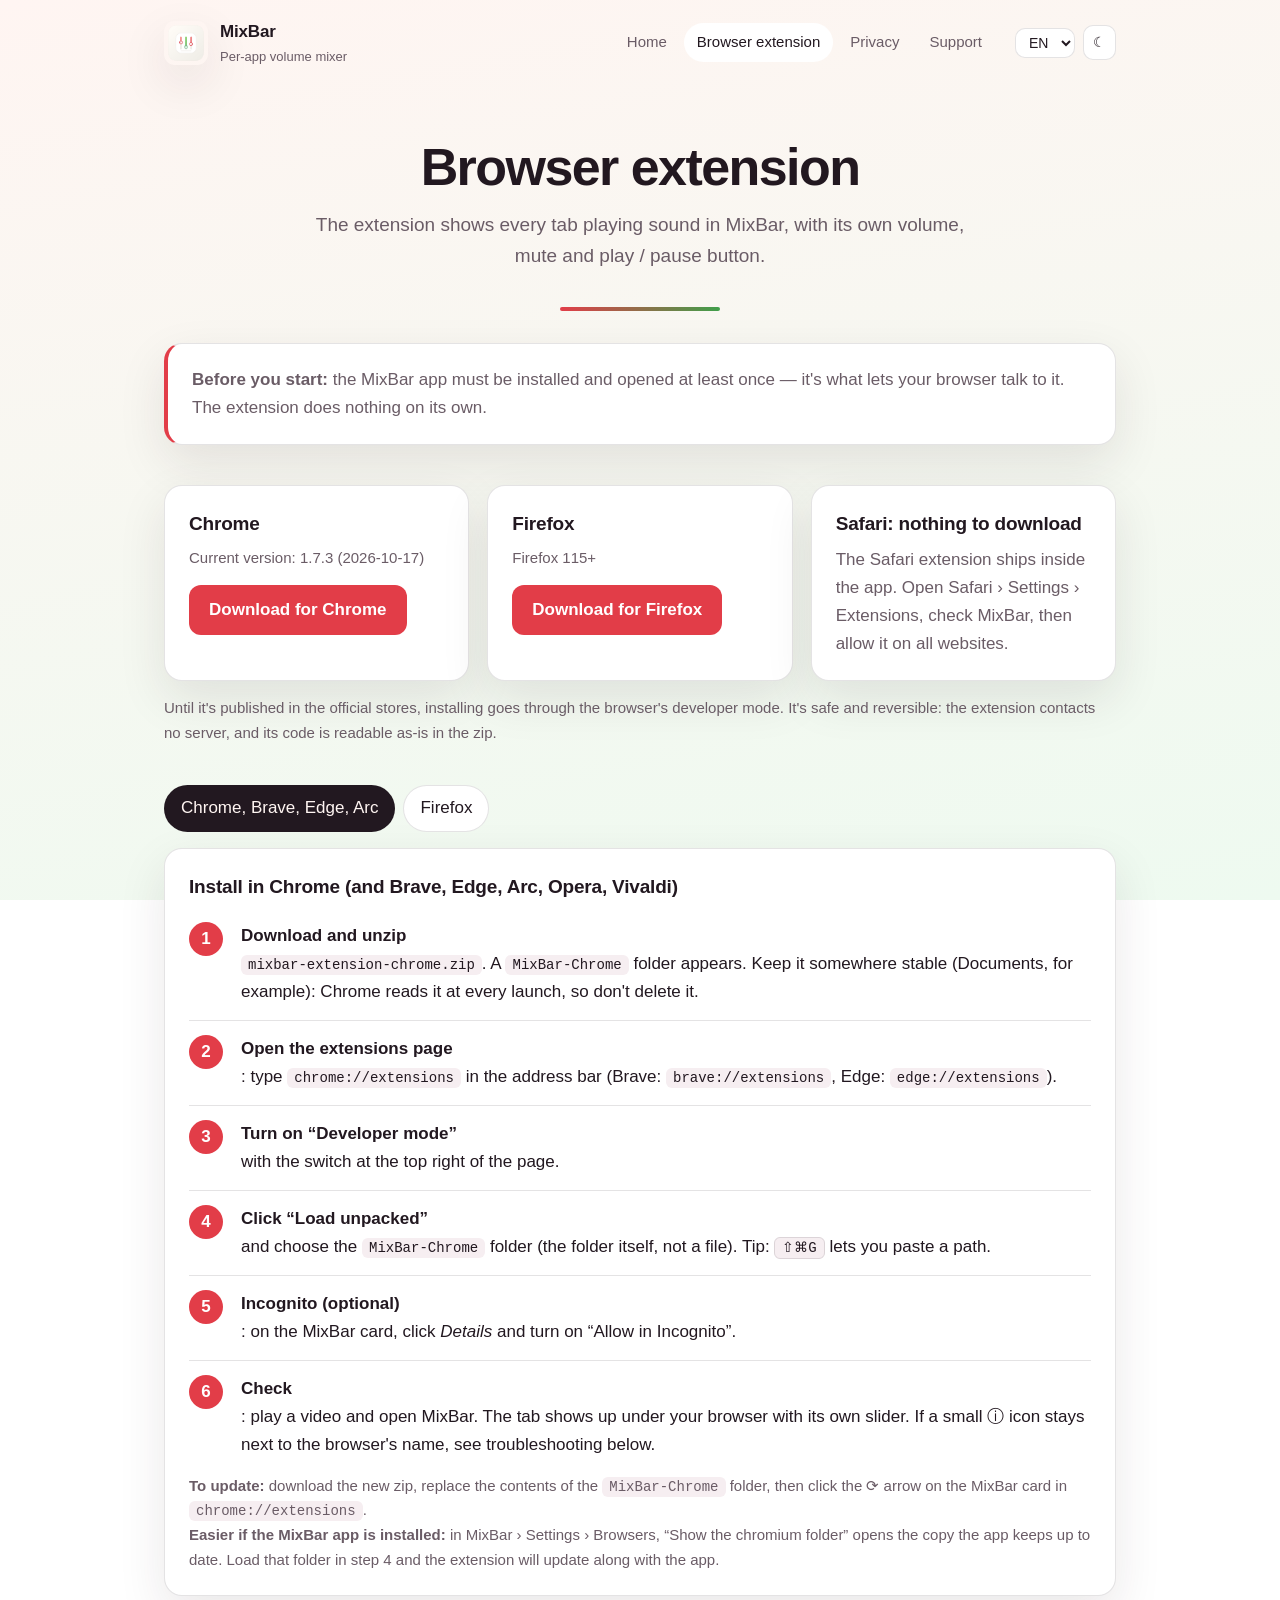
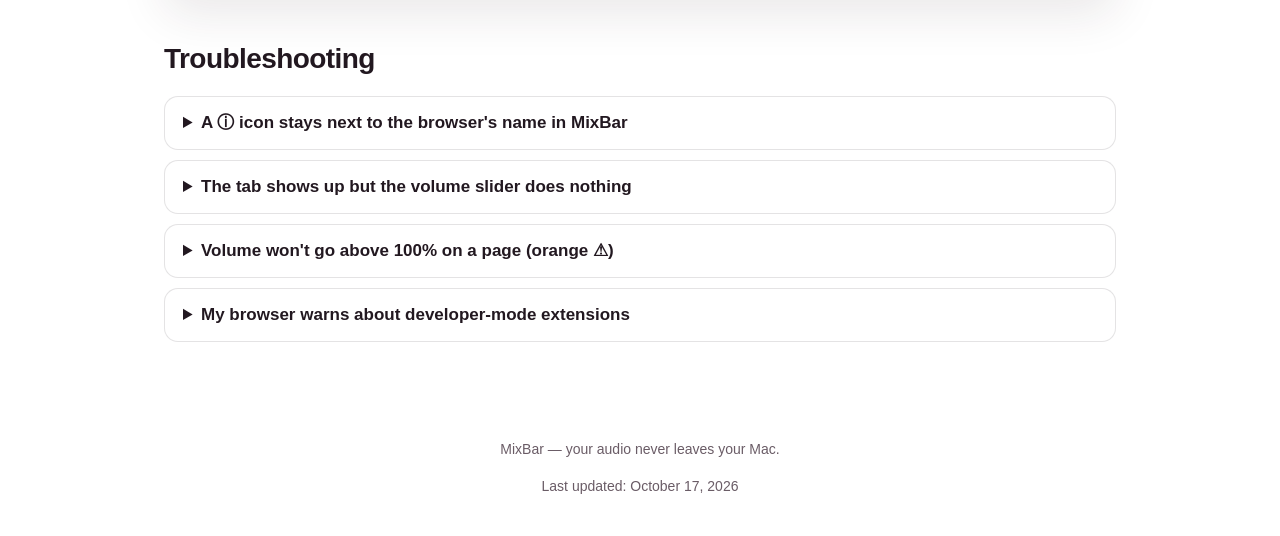
==== extension.html @ 0342d763 "Site MixBar : présentation, extension navigateur (Chrome, Firefox) avec tutoriels, confidentialité, " ====
<!doctype html>
<html lang="fr">
  <head>
    <meta charset="utf-8">
    <meta name="viewport" content="width=device-width, initial-scale=1">
    <meta name="description" content="Télécharger et installer l'extension MixBar pour Chrome et Firefox : volume, muet et lecture / pause de chaque onglet.">
    <meta name="theme-color" content="#30202A">
    <link rel="icon" href="icon.png">
    <title>Extension navigateur — MixBar</title>
    <link rel="stylesheet" href="style.css">
  </head>
  <body data-page="extension" data-title-key="ext.title">
    <header class="site-header" id="site-header"></header>
    <main class="page">
      <section class="page-hero">
        <h1 data-i18n="ext.title">Extension navigateur</h1>
        <p class="lead" data-i18n="ext.lead"></p>
      </section>
      <span class="stripe"></span>

      <section class="card warning"><p data-i18n-html="ext.requires"></p></section>

      <div class="grid section">
        <section class="card">
          <h2>Chrome</h2>
          <p class="note"><span data-i18n="ext.version">Version proposée :</span> <span id="extensionVersion">—</span></p>
          <div class="download"><a class="btn" href="downloads/mixbar-extension-chrome.zip" download data-i18n="ext.dl.chrome">Télécharger pour Chrome</a></div>
        </section>
        <section class="card">
          <h2>Firefox</h2>
          <p class="note">Firefox 115+</p>
          <div class="download"><a class="btn" href="downloads/mixbar-extension-firefox.zip" download data-i18n="ext.dl.firefox">Télécharger pour Firefox</a></div>
        </section>
        <section class="card">
          <h2 data-i18n="ext.dl.safari">Safari</h2>
          <p data-i18n="ext.safari.body"></p>
        </section>
      </div>
      <p class="note" data-i18n="ext.temporary"></p>

      <section class="section">
        <div class="tabs" role="tablist">
          <button type="button" role="tab" aria-selected="true" data-panel="panel-chrome" data-i18n="ext.tab.chrome">Chrome</button>
          <button type="button" role="tab" aria-selected="false" data-panel="panel-firefox" data-i18n="ext.tab.firefox">Firefox</button>
        </div>

        <div class="card" id="panel-chrome" role="tabpanel">
          <h2 data-i18n="chrome.title"></h2>
          <ol class="steps">
            <li data-i18n-html="chrome.s1"></li>
            <li data-i18n-html="chrome.s2"></li>
            <li data-i18n-html="chrome.s3"></li>
            <li data-i18n-html="chrome.s4"></li>
            <li data-i18n-html="chrome.s5"></li>
            <li data-i18n-html="chrome.s6"></li>
          </ol>
          <p class="note" data-i18n-html="chrome.update"></p>
          <p class="note" data-i18n-html="chrome.alt"></p>
        </div>

        <div class="card" id="panel-firefox" role="tabpanel" hidden>
          <h2 data-i18n="firefox.title"></h2>
          <ol class="steps">
            <li data-i18n-html="firefox.s1"></li>
            <li data-i18n-html="firefox.s2"></li>
            <li data-i18n-html="firefox.s3"></li>
            <li data-i18n-html="firefox.s4"></li>
            <li data-i18n-html="firefox.s5"></li>
            <li data-i18n-html="firefox.s6"></li>
          </ol>
          <p class="note" data-i18n-html="firefox.limit"></p>
        </div>
      </section>

      <section class="section" id="aide">
        <h2 data-i18n="help.title">En cas de souci</h2>
        <details><summary data-i18n="help.q1"></summary><p data-i18n-html="help.a1"></p></details>
        <details><summary data-i18n="help.q2"></summary><p data-i18n-html="help.a2"></p></details>
        <details><summary data-i18n="help.q3"></summary><p data-i18n-html="help.a3"></p></details>
        <details><summary data-i18n="help.q4"></summary><p data-i18n-html="help.a4"></p></details>
      </section>
    </main>
    <footer class="site-footer" id="site-footer"></footer>
    <script src="app.js"></script>
  </body>
</html>
---- style.css ----
/* MixBar — site public. Couleurs du logo : corail (#F0444D), vert (#67C96B), prune (#30202A). */
:root {
  --coral: #e23d48;
  --green: #3f9f4a;
  --ink: #221820;
  --subtle: #6a5c66;
  --card: #ffffff;
  --line: rgba(34, 24, 32, 0.12);
  --bg-top: #fff5f2;
  --bg-bottom: #eefaf0;
  --code: #f6eef1;
  --shadow: 0 18px 48px rgba(48, 32, 42, 0.10);
}

:root[data-theme="dark"] {
  --coral: #ff8b83;
  --green: #8fdc8c;
  --ink: #f4eef2;
  --subtle: #b9aab4;
  --card: #2a1e26;
  --line: rgba(244, 238, 242, 0.14);
  --bg-top: #1d141b;
  --bg-bottom: #17121a;
  --code: #3a2a34;
  --shadow: 0 18px 48px rgba(0, 0, 0, 0.45);
}

* { box-sizing: border-box; }
html { scroll-behavior: smooth; }

body {
  margin: 0;
  min-height: 100vh;
  font: 17px/1.65 -apple-system, BlinkMacSystemFont, "Segoe UI", Roboto, Helvetica, Arial, sans-serif;
  color: var(--ink);
  background: linear-gradient(170deg, var(--bg-top), var(--bg-bottom));
  background-attachment: fixed;
  -webkit-font-smoothing: antialiased;
}

a { color: var(--coral); }

/* En-tête */
.site-header {
  display: flex; align-items: center; gap: 20px; flex-wrap: wrap;
  padding: 18px 24px; max-width: 1000px; margin: 0 auto;
}
.brand { display: flex; align-items: center; gap: 12px; text-decoration: none; color: inherit; }
.brand-icon { width: 44px; height: 44px; border-radius: 11px; box-shadow: var(--shadow); }
.brand strong { display: block; font-size: 17px; letter-spacing: -0.01em; }
.brand small { display: block; font-size: 13px; color: var(--subtle); }
.site-nav { display: flex; gap: 4px; flex-wrap: wrap; margin-left: auto; }
.site-nav a {
  padding: 7px 13px; border-radius: 999px; text-decoration: none; color: var(--subtle); font-size: 15px;
}
.site-nav a[aria-current="page"], .site-nav a:hover { background: var(--card); color: var(--ink); }
.header-actions { display: flex; gap: 8px; align-items: center; }
.header-actions select, .icon-button {
  font: inherit; font-size: 14px; border: 1px solid var(--line); background: var(--card);
  color: var(--ink); border-radius: 10px; padding: 5px 9px; cursor: pointer;
}

/* Contenu */
.page { max-width: 1000px; margin: 0 auto; padding: 8px 24px 48px; }
.page-hero { text-align: center; padding: 40px 0 28px; }
.hero-logo { width: 112px; height: 112px; border-radius: 26px; box-shadow: var(--shadow); }
.eyebrow { text-transform: uppercase; letter-spacing: 0.12em; font-size: 13px; color: var(--coral); margin: 18px 0 0; font-weight: 600; }
h1 { font-size: clamp(34px, 6vw, 52px); letter-spacing: -0.03em; line-height: 1.1; margin: 6px 0 12px; }
.lead { font-size: 19px; color: var(--subtle); max-width: 680px; margin: 0 auto; }
.hero-actions { display: flex; gap: 12px; justify-content: center; flex-wrap: wrap; margin-top: 26px; }

.btn {
  display: inline-flex; align-items: center; gap: 8px; padding: 11px 20px; border-radius: 12px;
  background: var(--coral); color: #fff; text-decoration: none; font-weight: 600; border: 0; cursor: pointer;
}
.btn.secondary { background: var(--card); color: var(--ink); border: 1px solid var(--line); }
.btn small { font-weight: 400; opacity: 0.85; }

.stripe { display: block; height: 4px; max-width: 160px; margin: 8px auto 32px; border-radius: 4px;
  background: linear-gradient(90deg, var(--coral), var(--green)); }

.grid { display: grid; grid-template-columns: repeat(auto-fit, minmax(250px, 1fr)); gap: 18px; }
.card { background: var(--card); border: 1px solid var(--line); border-radius: 18px; padding: 22px 24px; box-shadow: var(--shadow); }
.card h2, .card h3 { margin: 0 0 6px; font-size: 19px; letter-spacing: -0.01em; }
.card p { margin: 0; color: var(--subtle); }
.section { margin-top: 40px; }
.section > h2 { font-size: 28px; letter-spacing: -0.02em; margin: 0 0 14px; }
.note { color: var(--subtle); font-size: 15px; }
.warning { border-left: 4px solid var(--coral); }

/* Tutoriels */
.steps { counter-reset: step; list-style: none; padding: 0; margin: 0; }
.steps > li { counter-increment: step; position: relative; padding: 14px 0 14px 52px; border-top: 1px solid var(--line); }
.steps > li:first-child { border-top: 0; }
.steps > li::before {
  content: counter(step); position: absolute; left: 0; top: 14px; width: 34px; height: 34px; border-radius: 50%;
  background: var(--coral); color: #fff; font-weight: 700; display: grid; place-items: center;
}
.steps strong { display: block; }
code, kbd {
  font: 14px/1.4 ui-monospace, SFMono-Regular, Menlo, monospace; background: var(--code);
  padding: 2px 7px; border-radius: 6px; white-space: nowrap;
}
kbd { border: 1px solid var(--line); }
.tabs { display: flex; gap: 8px; margin-bottom: 16px; flex-wrap: wrap; }
.tabs button { font: inherit; padding: 8px 16px; border-radius: 999px; border: 1px solid var(--line);
  background: var(--card); color: var(--ink); cursor: pointer; }
.tabs button[aria-selected="true"] { background: var(--ink); color: var(--bg-top); }
.download { display: flex; flex-wrap: wrap; gap: 12px; align-items: center; margin: 14px 0 4px; }

/* Maquette du menu MixBar */
.mock { max-width: 360px; margin: 32px auto 0; text-align: left; font-size: 14px; padding: 16px 18px; }
.mock-row { display: grid; grid-template-columns: 28px 1fr 44px; gap: 10px; align-items: center; padding: 7px 0; }
.mock-row.tab { grid-template-columns: 28px 1fr 44px; padding-left: 12px; font-size: 13px; color: var(--subtle); }
.mock-icon { width: 26px; height: 26px; border-radius: 7px; display: grid; place-items: center; color: #fff; font-size: 13px; font-weight: 700; }
.mock-bar { height: 5px; border-radius: 5px; background: var(--line); position: relative; margin-top: 5px; }
.mock-bar span { position: absolute; inset: 0 auto 0 0; border-radius: 5px; background: var(--coral); }
.mock-pct { text-align: right; font-variant-numeric: tabular-nums; color: var(--subtle); }

details { background: var(--card); border: 1px solid var(--line); border-radius: 14px; padding: 12px 18px; margin: 10px 0; }
details summary { cursor: pointer; font-weight: 600; }
details p { color: var(--subtle); margin: 8px 0 2px; }

.legal h2 { font-size: 20px; margin: 26px 0 6px; }
.legal p { color: var(--subtle); }

.site-footer { text-align: center; color: var(--subtle); font-size: 14px; padding: 24px; }
.site-footer a { color: inherit; }

@media (max-width: 640px) {
  .site-header { padding: 14px 16px; }
  .site-nav { margin-left: 0; width: 100%; }
  .page { padding: 0 16px 40px; }
}
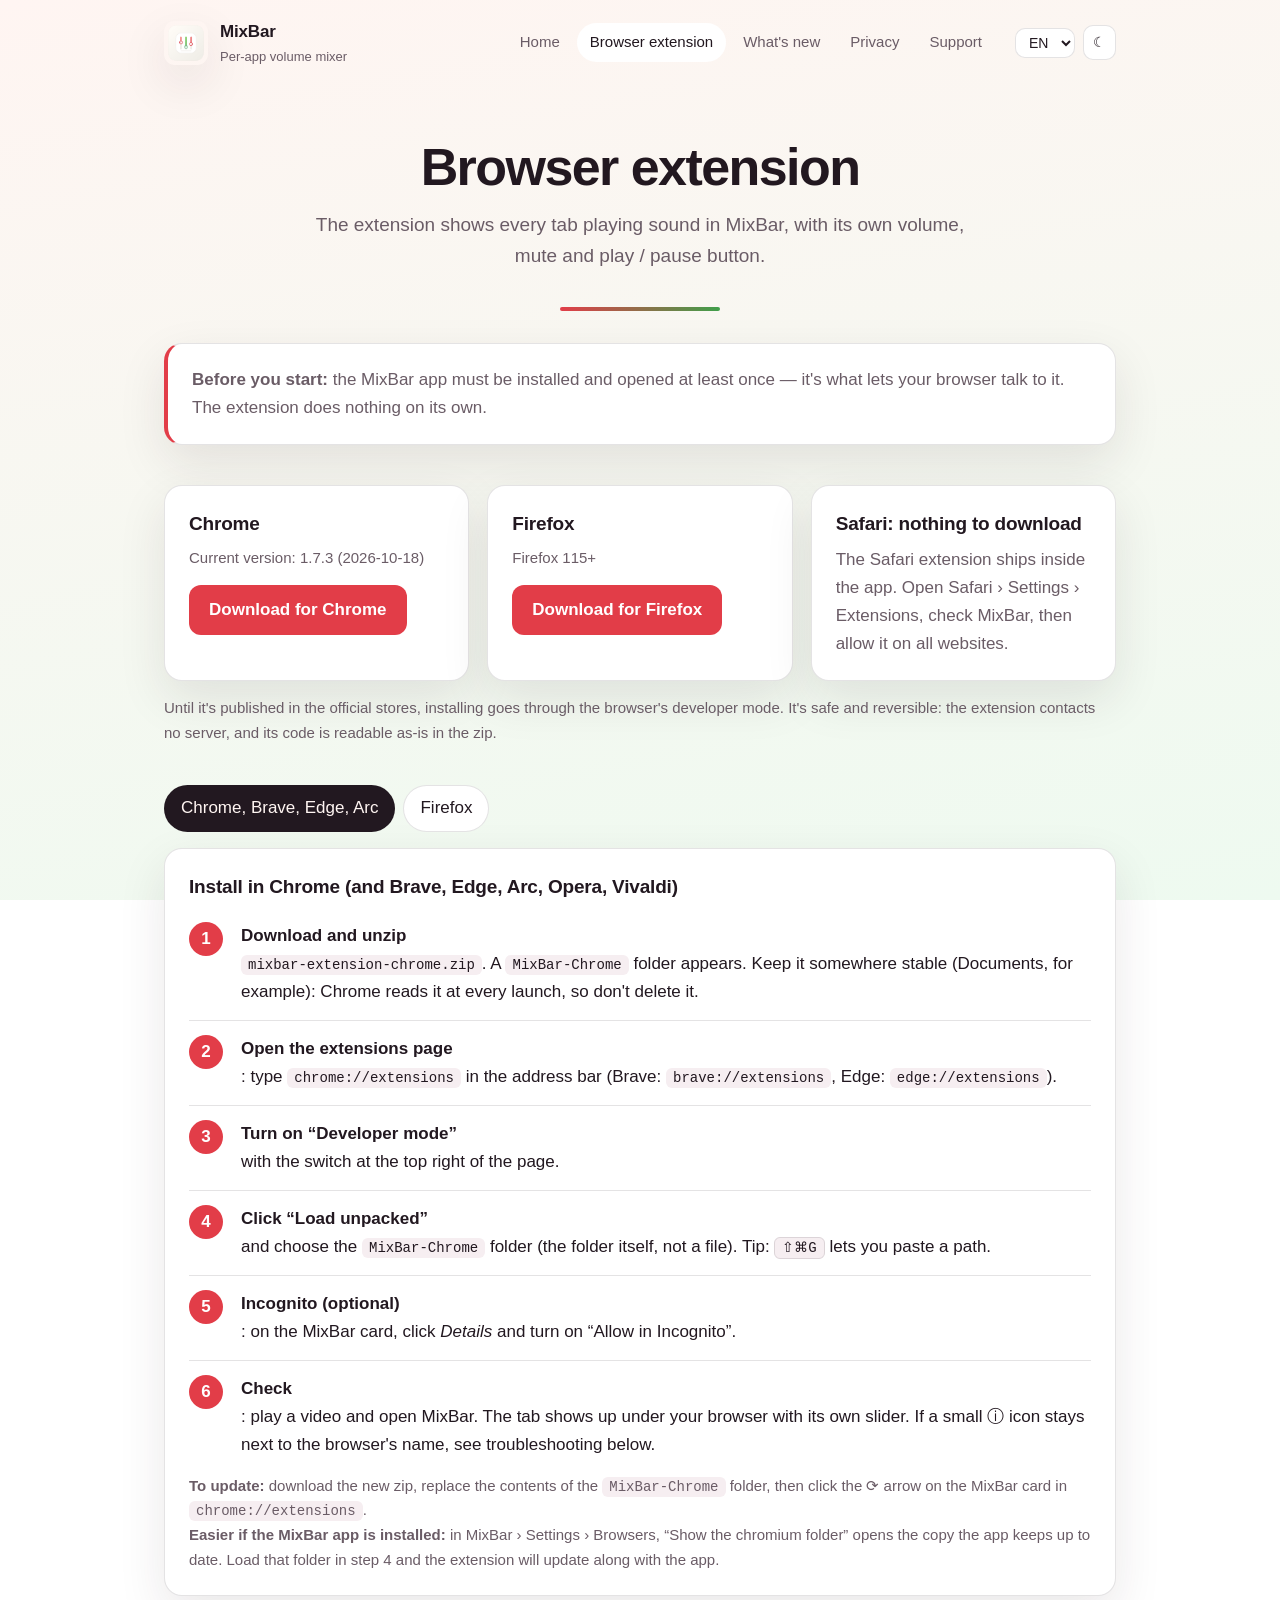
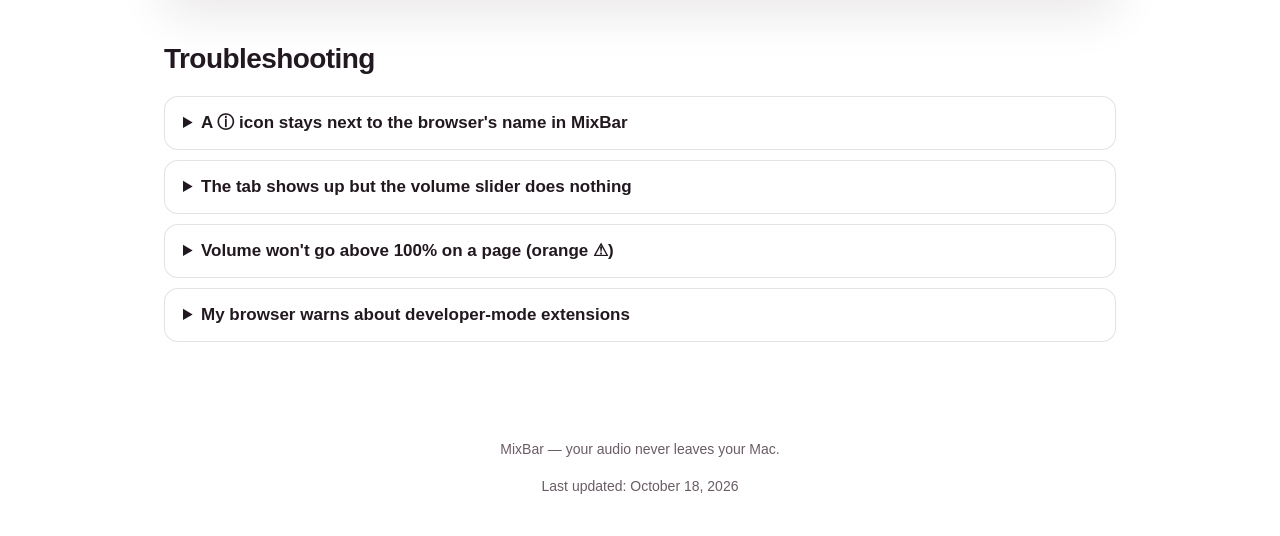
==== commit a74d3f11: "Compteurs de téléchargement de l'extension, confidentialité" ====
--- a/extension.html
+++ b/extension.html
@@ -24,12 +24,12 @@
         <section class="card">
           <h2>Chrome</h2>
           <p class="note"><span data-i18n="ext.version">Version proposée :</span> <span id="extensionVersion">—</span></p>
-          <div class="download"><a class="btn" href="downloads/mixbar-extension-chrome.zip" download data-i18n="ext.dl.chrome">Télécharger pour Chrome</a></div>
+          <div class="download"><a class="btn" id="downloadChrome" href="downloads/mixbar-extension-chrome.zip" download data-i18n="ext.dl.chrome">Télécharger pour Chrome</a></div>
         </section>
         <section class="card">
           <h2>Firefox</h2>
           <p class="note">Firefox 115+</p>
-          <div class="download"><a class="btn" href="downloads/mixbar-extension-firefox.zip" download data-i18n="ext.dl.firefox">Télécharger pour Firefox</a></div>
+          <div class="download"><a class="btn" id="downloadFirefox" href="downloads/mixbar-extension-firefox.zip" download data-i18n="ext.dl.firefox">Télécharger pour Firefox</a></div>
         </section>
         <section class="card">
           <h2 data-i18n="ext.dl.safari">Safari</h2>
--- a/style.css
+++ b/style.css
@@ -121,6 +121,25 @@
 details summary { cursor: pointer; font-weight: 600; }
 details p { color: var(--subtle); margin: 8px 0 2px; }
 
+/* Nouveautés */
+.release-list { display: grid; gap: 18px; max-width: 760px; margin: 0 auto; }
+.release header { display: flex; flex-wrap: wrap; align-items: baseline; gap: 6px 14px; margin-bottom: 10px; }
+.release header h2 { margin: 0; }
+.release time { color: var(--subtle); font-size: 15px; }
+.release header a { margin-left: auto; font-size: 15px; font-weight: 600; }
+.release ul { list-style: none; padding: 0; margin: 0; }
+.release li { display: flex; gap: 10px; align-items: baseline; padding: 7px 0; border-top: 1px solid var(--line); color: var(--subtle); }
+.release li:first-child { border-top: 0; }
+.tag { flex: none; font-size: 12px; font-weight: 700; letter-spacing: 0.04em; text-transform: uppercase;
+  padding: 2px 8px; border-radius: 999px; color: #fff; background: var(--subtle); }
+.tag.security { background: var(--coral); }
+.tag.new { background: var(--green); }
+.tag.fixed { background: #3b7dd8; }
+.tag.improved { background: #8a5cc7; }
+:root[data-theme="dark"] .tag { color: #1d141b; }
+:root[data-theme="dark"] .tag.fixed { background: #8ab8ff; }
+:root[data-theme="dark"] .tag.improved { background: #c9a6f5; }
+
 .legal h2 { font-size: 20px; margin: 26px 0 6px; }
 .legal p { color: var(--subtle); }
 
@@ -131,4 +150,6 @@
   .site-header { padding: 14px 16px; }
   .site-nav { margin-left: 0; width: 100%; }
   .page { padding: 0 16px 40px; }
+  .release li { flex-direction: column; gap: 4px; }
+  .release header a { margin-left: 0; }
 }
